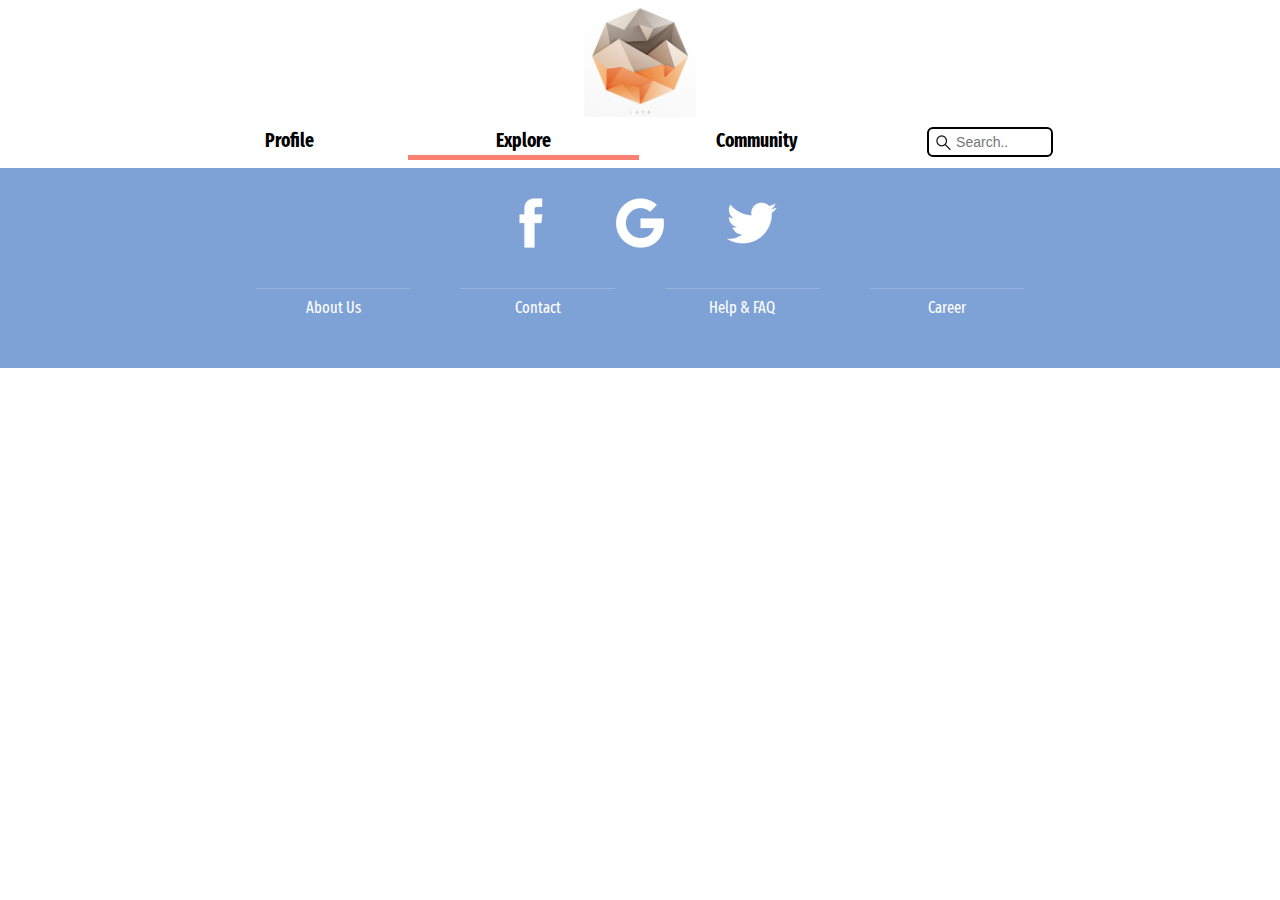
==== explore.html @ 1b23b208 "home change to explore" ====
<!doctype html>
<html>
<head>
<meta charset="UTF-8">
<meta name="viewport" content="width=device-width, initial-scale=1.0">
<title>Explore</title>
<link rel="stylesheet" href="css/style.css" type="text/css">
<link href="https://fonts.googleapis.com/css?family=Fira+Sans+Extra+Condensed" rel="stylesheet">
</head>

<body>
	<div id="content"><!-- all the content of the website included in this div -->
    	<header>
        	<div id="logo"><!-- logo leads users to the homepage for safe explore ps:logo should be designed to a square-->
                <a href="home.html"><img src="img/logo.jpg"></a>
            </div>
            <nav><!-- our global navigation includes the search bar inside -->
            	<ul>
                    <li><a href="#">Profile</a>
                        <ul class="submenu">
                            <li><a href="#">Following</a></li>
                            <li><a href="#">Followed</a></li>
                        </ul>
                    </li>
                    <li class="active"><a href="#">Explore</a>
                        <ul class="submenu">
                            <li><a href="#">Popular</a></li>
                            <li><a href="#">Newest</a></li>
                            <li><a href="#">Random</a></li>
                            <li><a href="#">Profiles</a></li>
                        </ul>
                    </li>
                    
                    <li><a href="#">Community</a></li>
                    <li><input type="text" name="search" placeholder="Search.." id="search"></li>
                </ul>
            </nav>
        </header>
        <div class="clear"></div><!-- class clear is used to clear the float,no height no conetent -->
        <div id="main"><!-- main part of the body,include banner,article or any other section inside -->
        	
        </div><!-- end main -->
        <footer>
        	<section id="sociallist">
            	<a href="#"><img src="img/facebook.png"></a>
                <a href="#"><img src="img/google.png"></a>
                <a href="#"><img src="img/twitter.png"></a> 
            </section>
            <nav id="footlist">
            	<a href="#"><span>About Us</span><span>Soffia,Yosra,Nada</span></a>
                <a href="#"><span>Contact</span><span>artanddesign@ad.com</span></a>
                <a href="#"><span>Help &amp; FAQ</span><span>art&amp;design.de</span></a>
                <a href="#"><span>Career</span><span>4912345678910</span></a>
            </nav>
        </footer>
	</div><!-- end content -->
</body>
</html>
---- css/style.css ----
@charset "UTF-8";
/* CSS Document */
body{
	font-family: 'Fira Sans Extra Condensed', sans-serif;
	color: #000;
	margin: 0;
	padding: 0;
	border: 0;
	background-size: cover;
	}
html,body{
	height: auto;
	}
a,
a:link,
a:visited
{
	color: #000;
	text-decoration: none;
	}
*:after,
*::before {
    -webkit-box-sizing: border-box;
    -moz-box-sizing: border-box;
    box-sizing: border-box;
}
ul{
	list-style: none;
	margin: 0;
	padding: 0;
	}
.clear{
	clear: both;
	margin: 0;
	padding: 0;
	border: 0;
	height: 0;
	}
#content{
	width: 100%;
	height: auto;
	min-height: 100%;
	}
nav{
	width: 100%;
	}
#logo{
	display: block;
	margin: 0.3em auto 0;
	text-align: center;
	height: 7em;
	width: 7em;
	overflow: hidden;
	}
#logo img
{
	display: block;
	text-align: center;
	height: 100%;
	width: 100%;
	}
nav > ul{
	width: 100%;
	height: auto;
	text-align: center;
	margin: 0.3em auto 0.5em;
	padding: 0;
	list-style: none;
	background: none;
	}
nav > ul > li
{
	display: inline-block;
	position: relative;
	width: 12em;
	height: 2em;
	font-size: 1.2em;
	font-weight: bold;
	background: none;
	line-height: 2em;
	margin: 0;
	padding: 0;
	border: 0;
	}

/*make a little strip on the bottom of the nav li
 it appears when the mouse hover
*/
nav > ul > li::after
{
	content: "";
	display: table;
	position: absolute;
	height: 0;
	margin-top: -5px;
	width: 100%;
	background: #fa8071;
	-webkit-transition:height 200ms ease-in;
    -moz-transition:height 200ms ease-in;
    -o-transition:height 200ms ease-in;
    transition:height 200ms ease-in;
	}
nav > ul > li.active::after{
	height: 5px;
	}
nav > ul > li:hover > ul > li
{
	height: 2em;
	}
nav > ul > li:hover::after
{
	height: 5px;
	}
/* the last child of the nav is the search bar,make the strip disappear */
nav > ul > li:last-child:hover::after{
	height: 0;
	}
#search{
	width: 9em;
	height: 30px;
	padding: 5px 10px 5px 27px;
	box-sizing: border-box;
    border: 2px solid #000;
	border-radius: 6px;
    font-size: 14px;
	background: url(../img/searchicon.png) center left no-repeat;
	-webkit-transition: width 0.3s ease-in-out;
    transition: width 0.3s ease-in-out;
	}

#search:focus
{
	width: 12em;
	}
.submenu{
	position: absolute;
	z-index: 999;
	width: 100%;
	}
.submenu li
{
	background: #fff;
	line-height: 2em;
	width: 100%;
	height: 0;
	overflow:hidden;
	font-weight: normal;
    -webkit-transition:all 200ms ease-in 100ms;
    -moz-transition:all 200ms ease-in 100ms;
    -o-transition:all 200ms ease-in 100ms;
    transition:all 200ms ease-in 100ms;q
	}
.submenu > li > a
{
	display: block;
	width: 100%;
	height: 100%;
	-webkit-transition:all 300ms ease-in;
    -moz-transition:all 300ms ease-in;
    -o-transition:all 300ms ease-in;
    transition:all 300ms ease-in;
	}
.submenu > li:hover > a
{
	color: #7ea2d6;
	}
#main{
	width: 100%;
	height: 100%;
	min-height: 100%;
	text-align: center;
	margin: 0 auto;
	}
footer{
	bottom: 0;
	width: 100%;
	height: auto;
	overflow: hidden;
	background: #7ea2d6;
	text-align: center;
	padding-bottom: 2em;
	}
#sociallist{
	width: 100%;
	height: 7em;
	text-align: center;
	margin: 0 auto;
	padding: 0;
	}
#sociallist a {
	position: relative;
	display: inline-block;
	margin: 1em;
	padding: 0.7em;
}

#footlist
{
	width: 100%;
	margin: 0.5em auto 0;
	}
#footlist a
{
	color: #fff;
	width: 12%;
	display: inline-block;
	margin: 0 1.5em;
	}
#footlist a::before
{
	content: ' ';
	display: table;
	width: 12%;
	position: absolute;
	height: 1px;
	background: #fff;
	opacity: 0.2;
	-webkit-transition: opacity 0.3s, height 0.3s;
	-moz-transition: opacity 0.3s, height 0.3s;
	-o-transition: opacity 0.3s, height 0.3s;
	transition: opacity 0.3s, height 0.3s;
	}
#footlist a::after
{
	content: ' ';
	display: table;
	position: absolute;
	height: 1px;
	width: 12%;
	background: #fff;
	opacity: 0;
	-webkit-transition: -webkit-transform 0.3s, opacity 0.3s;
	-moz-transition: -moz-transform 0.3s, opacity 0.3s;
	transition: transform 0.3s, opacity 0.3s;
	-webkit-transform: translateY(-10px);
	-moz-transform: translateY(-10px);
	transform: translateY(-10px);
	}
#footlist a span:first-child
{
	display: block;
	margin: 0.6em 0 0.2em;
	}
#footlist a span:last-child
{
	display: block;
	padding: 0 0 2px 0;
	color: rgba(0,0,0,0.4);
	font-style: italic;
	font-size: 0.75em;
	opacity: 0;
	-webkit-transition: -webkit-transform 0.3s, opacity 0.3s;
	-moz-transition: -moz-transform 0.3s, opacity 0.3s;
	transition: transform 0.3s, opacity 0.3s;
	-webkit-transform: translateY(-100%);
	-moz-transform: translateY(-100%);
	transform: translateY(-100%);
	}

#footlist a:hover::before
{
	height: 6px;
	}
#footlist a:hover::before,
#footlist a:hover::after{
	opacity: 1;
	-webkit-transform: translateY(0px);
	-moz-transform: translateY(0px);
	transform: translateY(0px);
	}
#footlist a:hover span:last-child{
	opacity: 1;
	-webkit-transform: translateY(0%);
	-moz-transform: translateY(0%);
	transform: translateY(0%);
	}
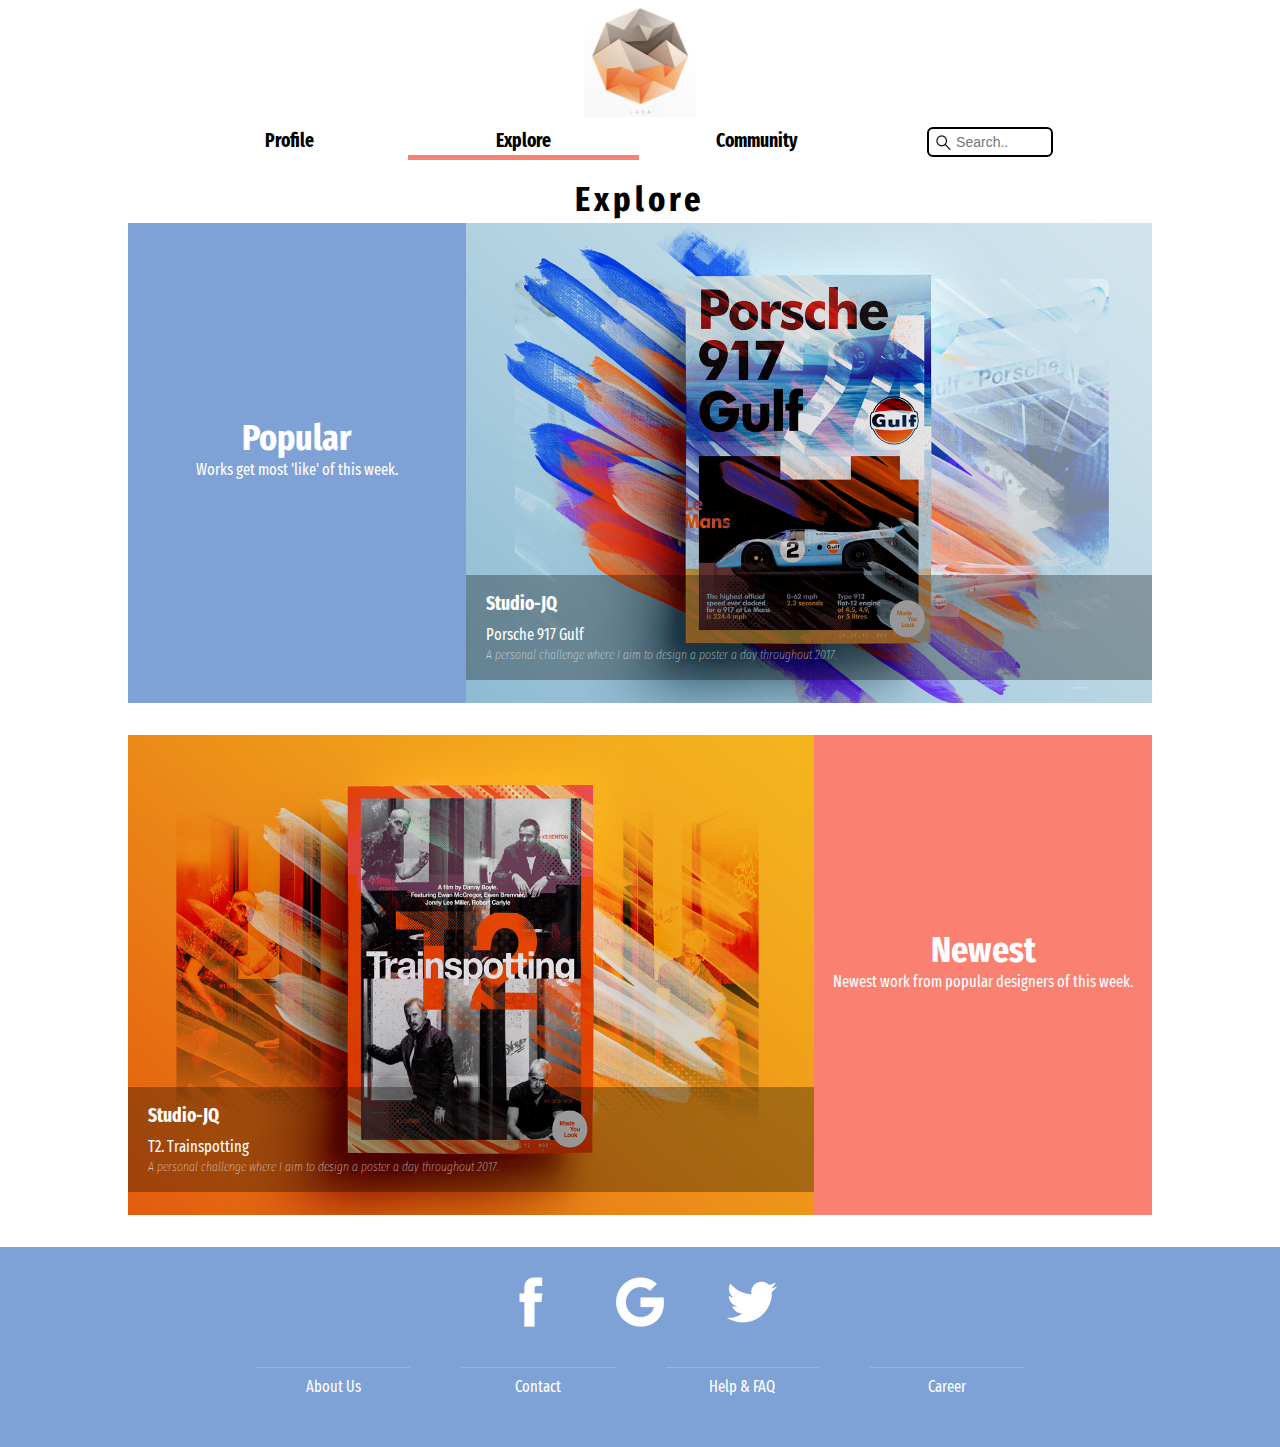
==== commit 44b14876: "explore modified" ====
--- a/explore.html
+++ b/explore.html
@@ -4,7 +4,8 @@
 <meta charset="UTF-8">
 <meta name="viewport" content="width=device-width, initial-scale=1.0">
 <title>Explore</title>
-<link rel="stylesheet" href="css/style.css" type="text/css">
+<link rel="stylesheet" href="css/style.css">
+<link rel="stylesheet" href="css/explore.css">
 <link href="https://fonts.googleapis.com/css?family=Fira+Sans+Extra+Condensed" rel="stylesheet">
 </head>
 
@@ -38,7 +39,39 @@
         </header>
         <div class="clear"></div><!-- class clear is used to clear the float,no height no conetent -->
         <div id="main"><!-- main part of the body,include banner,article or any other section inside -->
-        	
+        	<h1>Explore</h1>
+            <section class="sectionbox">
+            	<div class="section_dis_a">
+                	<h1>Popular</h1>
+                    <p>Works get most 'like' of this week.</p>
+                </div>
+                <div class="imgslider_a">
+                	<article>
+                    	<img src="img/popular_1.png" class="imgbox">
+                    	<div class="infobox">
+                            <h3 class="authorname">Studio-JQ</h3>
+                            <span class="workname">Porsche 917 Gulf</span>
+                            <p class="work_dis">A personal challenge where I aim to design a poster a day throughout 2017.</p>
+                        </div>
+                    </article>
+                </div>               
+            </section>
+            <section class="sectionbox">
+            	<div class="section_dis_b">
+                	<h1>Newest</h1>
+                    <p>Newest work from popular designers of this week.</p>
+                </div>
+                <div class="imgslider_b">
+                	<article>
+                    	<img src="img/popular_2.png" class="imgbox">
+                    	<div class="infobox">
+                            <h3 class="authorname">Studio-JQ</h3>
+                            <span class="workname">T2. Trainspotting</span>
+                            <p class="work_dis">A personal challenge where I aim to design a poster a day throughout 2017.</p>
+                        </div>
+                    </article>
+                </div>
+            </section>
         </div><!-- end main -->
         <footer>
         	<section id="sociallist">
--- a/css/style.css
+++ b/css/style.css
@@ -171,6 +171,14 @@
 	text-align: center;
 	margin: 0 auto;
 	}
+#main > h1
+{
+	font-size: 2.2em;
+	letter-spacing: 4px;
+	display: block;
+	margin: 0.5em auto 0.1em;
+	padding: 0;
+	}
 footer{
 	bottom: 0;
 	width: 100%;
--- a/css/explore.css
+++ b/css/explore.css
@@ -0,0 +1,96 @@
+@charset "UTF-8";
+/* CSS Document */
+.sectionbox{
+	width: 80%;
+	height: 30em;
+	margin: 0 auto 2em;
+	color: #fff;
+	position: relative;
+	overflow: hidden;
+	}
+.section_dis_a,
+.section_dis_b{
+	position: absolute;
+	width: 33%;
+	height: 100%;
+	display: inline-block;
+	background: #7ea2d6;
+	text-align: center;
+	}
+.section_dis_a{
+	left: 0;
+	}
+.section_dis_b{
+	right: 0;
+	background: #fa8071;
+	}
+.section_dis_a h1,
+.section_dis_b h1{
+	position: relative;
+	top: 35%;
+	font-size: 2.3em;
+	}
+.section_dis_a p,
+.section_dis_b p
+{
+	display: block;
+	position: relative;
+	top: 30%;
+	}
+.imgslider_a,
+.imgslider_b
+{
+	position: absolute;
+	right: 0;
+	display: inline-block;
+	width: 67%;
+	height: 100%;
+	overflow: hidden;
+	}
+.imgslider_b{
+	left: 0;
+	}
+.infobox{
+	float: left;
+	width: 100%;
+	height: 5em;
+	position: absolute;
+	top: 22em;
+	background: rgba(0,0,0,.3);
+	padding: 10px 20px 15px 20px;
+	}
+.authorname{
+	float: left;
+	margin: 0;
+	padding: 0;
+	line-height: 2em;
+	font-size: 1.2em;
+	} 
+.workname{
+	clear: both;
+	display: block;
+	float: left;
+	margin: 0;
+	line-height: 1.4em;
+	font-size: 1em;
+	font-weight: normal;
+	}
+.work_dis{
+	clear: both;
+	display: block;
+	margin: 0;
+	float: left;
+	line-height: 1.4em;
+	font-size: 0.8em;
+	font-style: italic;
+	font-weight: 100;
+	}
+.imgbox{
+	width: 100%;
+	height: 30em;
+	display: block;
+	position: absolute;
+	top: 0;
+	}
+
+
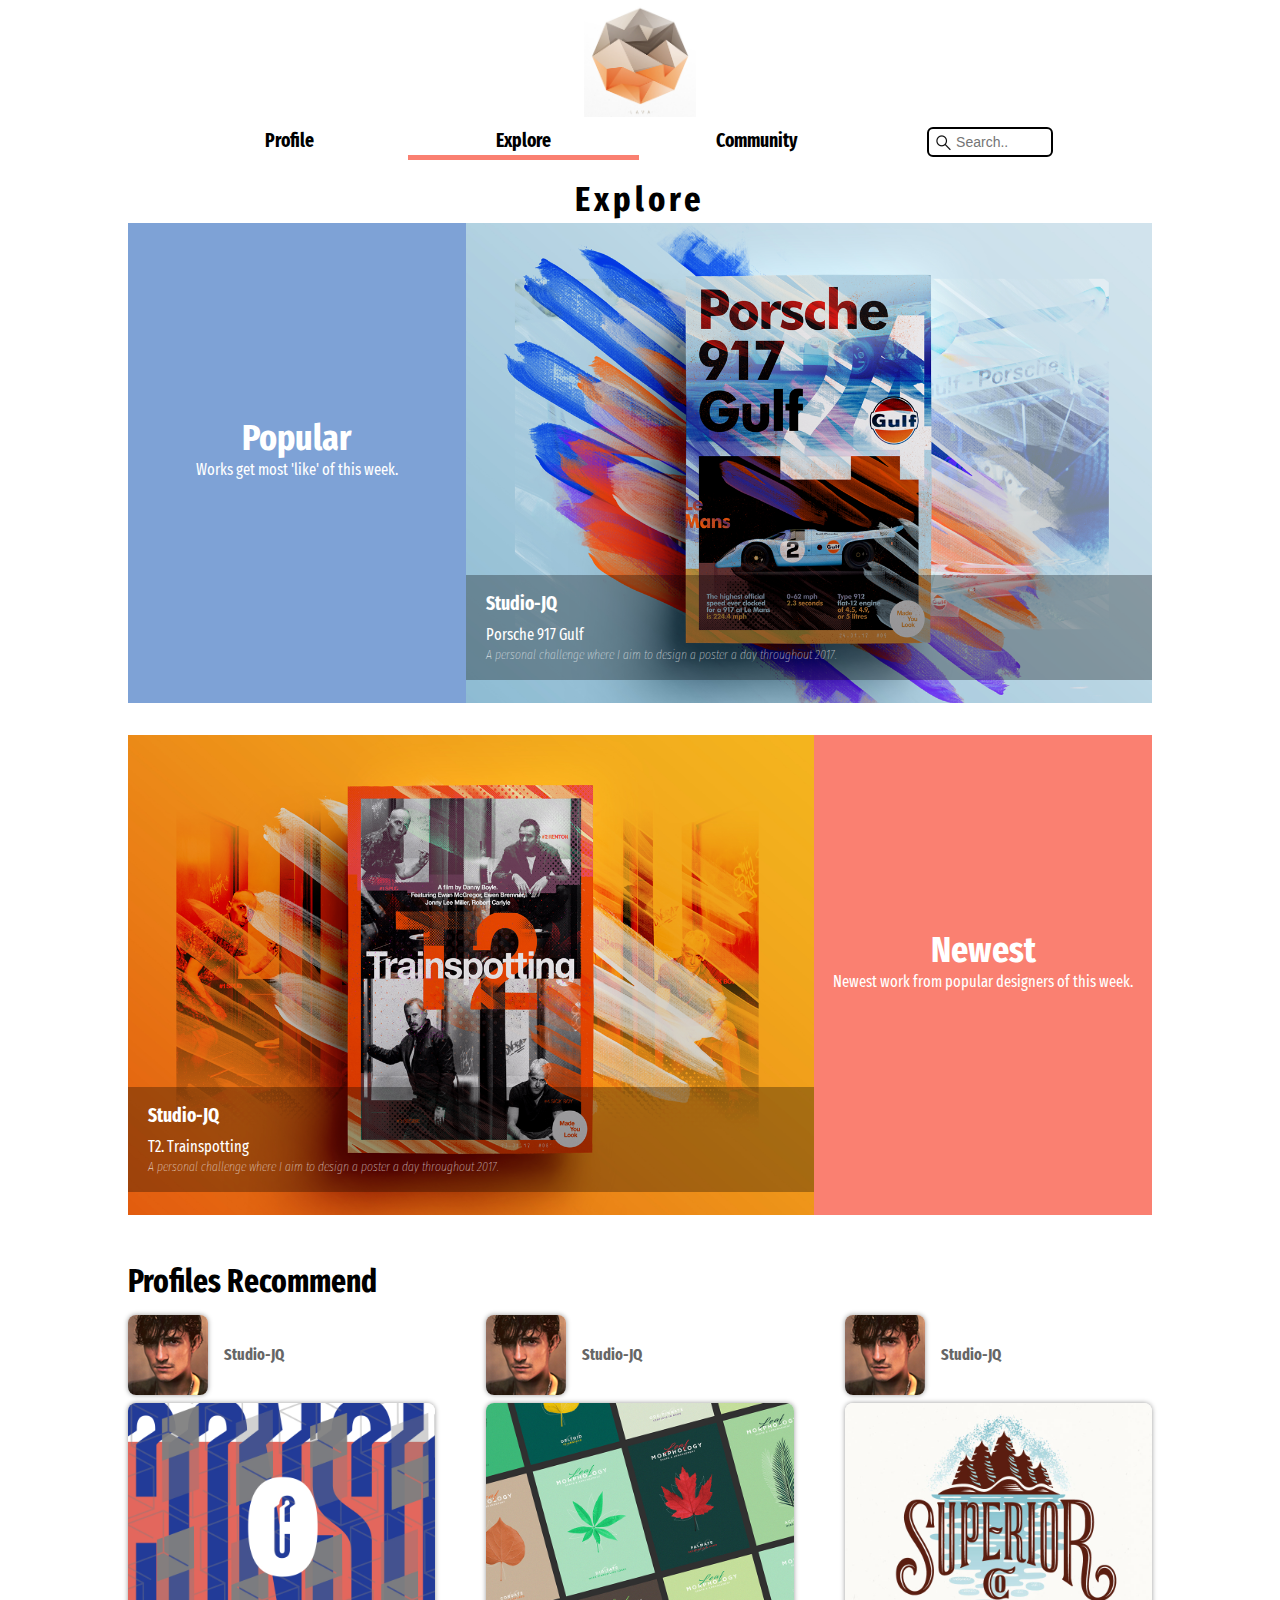
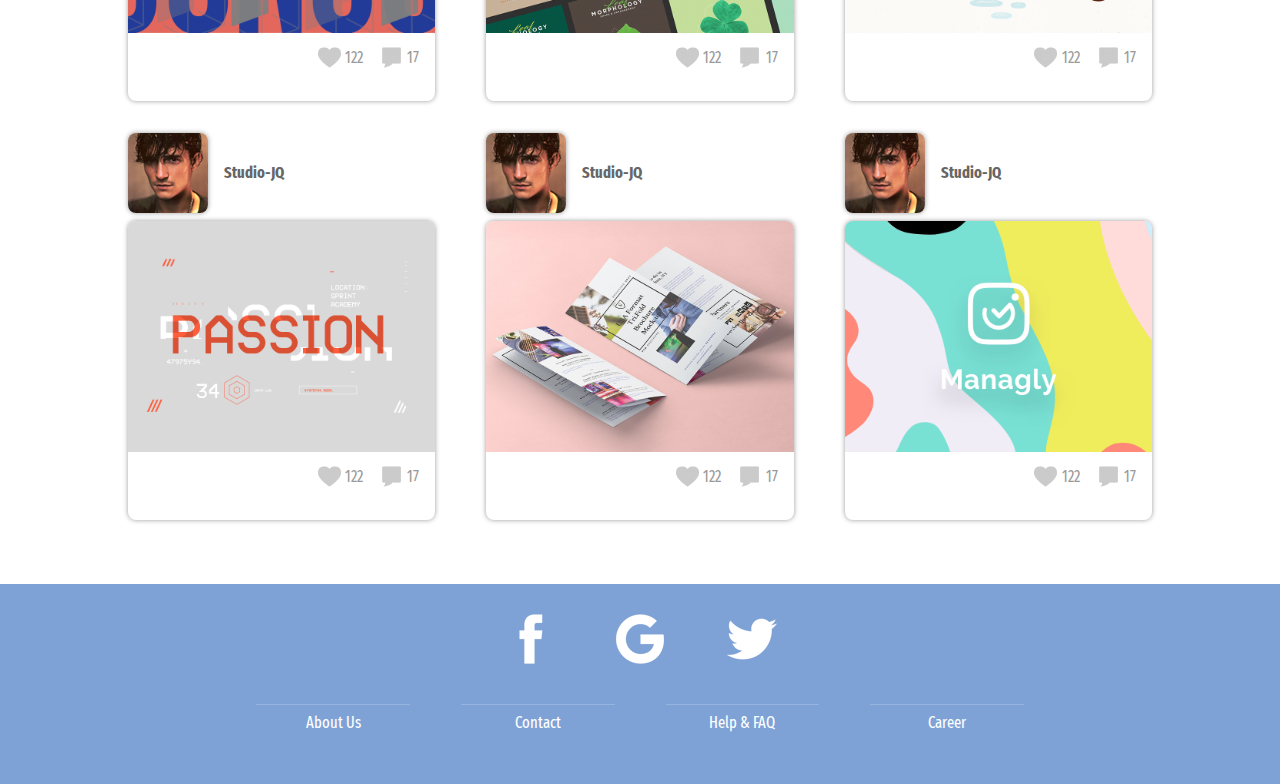
==== commit 6cf2ca06: "explore fast fertig" ====
--- a/explore.html
+++ b/explore.html
@@ -72,6 +72,94 @@
                     </article>
                 </div>
             </section>
+            <section id="prosection">
+            	<h1>Profiles Recommend</h1>
+                <div class="clear"></div>
+                <article class="pro_grid">
+                	<a href="#" class="singledesigner">
+                        <img src="img/portraet.png">
+                        <p>Studio-JQ</p>
+                        <div class="clear"></div>
+                        <div class="shortview">
+                            <img src="img/001.jpg">
+                            <div class="shortinfo">
+                            	<span>17</span><img src="img/comment_solid.png">
+                                <span>122</span><img src="img/like_solid.png">
+                            </div><!-- end shortinfo -->
+                            <div class="clear"></div>
+                        </div><!-- end shortview -->
+                    </a><!-- end singledesigner -->
+                    <a href="#" class="singledesigner">
+                        <img src="img/portraet.png">
+                        <p>Studio-JQ</p>
+                        <div class="clear"></div>
+                        <div class="shortview">
+                            <img src="img/002.jpg">
+                            <div class="shortinfo">
+                            	<span>17</span><img src="img/comment_solid.png">
+                                <span>122</span><img src="img/like_solid.png">
+                            </div><!-- end shortinfo -->
+                            <div class="clear"></div>
+                        </div><!-- end shortview -->
+                    </a><!-- end singledesigner -->
+                </article>
+                <article class="pro_grid">
+                	<a href="#" class="singledesigner">
+                        <img src="img/portraet.png">
+                        <p>Studio-JQ</p>
+                        <div class="clear"></div>
+                        <div class="shortview">
+                            <img src="img/011.jpg">
+                            <div class="shortinfo">
+                            	<span>17</span><img src="img/comment_solid.png">
+                                <span>122</span><img src="img/like_solid.png">
+                            </div><!-- end shortinfo -->
+                            <div class="clear"></div>
+                        </div><!-- end shortview -->
+                    </a><!-- end singledesigner -->
+                    <a href="#" class="singledesigner">
+                        <img src="img/portraet.png">
+                        <p>Studio-JQ</p>
+                        <div class="clear"></div>
+                        <div class="shortview">
+                            <img src="img/004.jpg">
+                            <div class="shortinfo">
+                            	<span>17</span><img src="img/comment_solid.png">
+                                <span>122</span><img src="img/like_solid.png">
+                            </div><!-- end shortinfo -->
+                            <div class="clear"></div>
+                        </div><!-- end shortview -->
+                    </a><!-- end singledesigner -->
+                </article>
+                <article class="pro_grid">
+                	<a href="#" class="singledesigner">
+                        <img src="img/portraet.png">
+                        <p>Studio-JQ</p>
+                        <div class="clear"></div>
+                        <div class="shortview">
+                            <img src="img/015.jpg">
+                            <div class="shortinfo">
+                            	<span>17</span><img src="img/comment_solid.png">
+                                <span>122</span><img src="img/like_solid.png">
+                            </div><!-- end shortinfo -->
+                            <div class="clear"></div>
+                        </div><!-- end shortview -->
+                    </a><!-- end singledesigner -->
+                    <a href="#" class="singledesigner">
+                        <img src="img/portraet.png">
+                        <p>Studio-JQ</p>
+                        <div class="clear"></div>
+                        <div class="shortview">
+                            <img src="img/006.jpg">
+                            <div class="shortinfo">
+                            	<span>17</span><img src="img/comment_solid.png">
+                                <span>122</span><img src="img/like_solid.png">
+                            </div><!-- end shortinfo -->
+                            <div class="clear"></div>
+                        </div><!-- end shortview -->
+                    </a><!-- end singledesigner -->
+                </article>
+            </section>
         </div><!-- end main -->
         <footer>
         	<section id="sociallist">
--- a/css/explore.css
+++ b/css/explore.css
@@ -92,5 +92,85 @@
 	position: absolute;
 	top: 0;
 	}
+	
+#prosection{
+	width: 80%;
+	text-align: center;
+	height: auto;
+	margin: 0 auto 2em;
+	color: #fff;
+	}
+#prosection h1{
+	margin: 15px 0;
+	padding: 0;
+	float: left;
+	color: #000;
+	}
+.pro_grid{
+	width: 30%;
+	position: relative;
+	height: auto;
+	margin: 0 3em 0 0;
+	padding: 0;
+	display: inline-block;
+	}
+.pro_grid:last-child{
+	margin: 0;
+	}
+.singledesigner{
+	width: 100%;
+	height: auto;
+	margin: 0 0 2em 0;
+	display: block;
+	}
+.singledesigner > img
+{
+	float: left;
+	-webkit-border-radius: 8px;
+	-moz-border-radius: 8px;
+	border-radius: 8px;
+	box-shadow: 0px 0px 5px #999;
+	}
+.singledesigner > p{
+	display: block;
+	float: left;
+	line-height: 80px;
+	margin: 0 0 0 1em;
+	padding: 0;
+	color: #666;
+	font-weight: bold;
+	}
+.shortview{
+	display: block;
+	margin: 0.5em 0 0 0;
+	-webkit-border-radius: 8px;
+	-moz-border-radius: 8px;
+	border-radius: 8px;
+	box-shadow: 0px 0px 5px #999;
+	}
+.shortview > img{
+	width: 100%;
+	-webkit-border-radius: 8px 8px 0 0;
+	-moz-border-radius: 8px 8px 0 0;
+	border-radius: 8px 8px 0 0;
+	}
+.shortinfo{
+	background: none;
+	color: #999;
+	height: 4em;
+	width: 100%;
+	}
+.shortinfo > img{
+	height: 25px;
+	width: 25px;
+	display: block;
+	float: right;
+	margin-top: 0.5em;
+	padding: 0;
+	}
+.shortinfo > span{
+	float: right;
+	line-height: 25px;
+	padding: 0.5em 1em 0 0.2em;
+	}
 
-
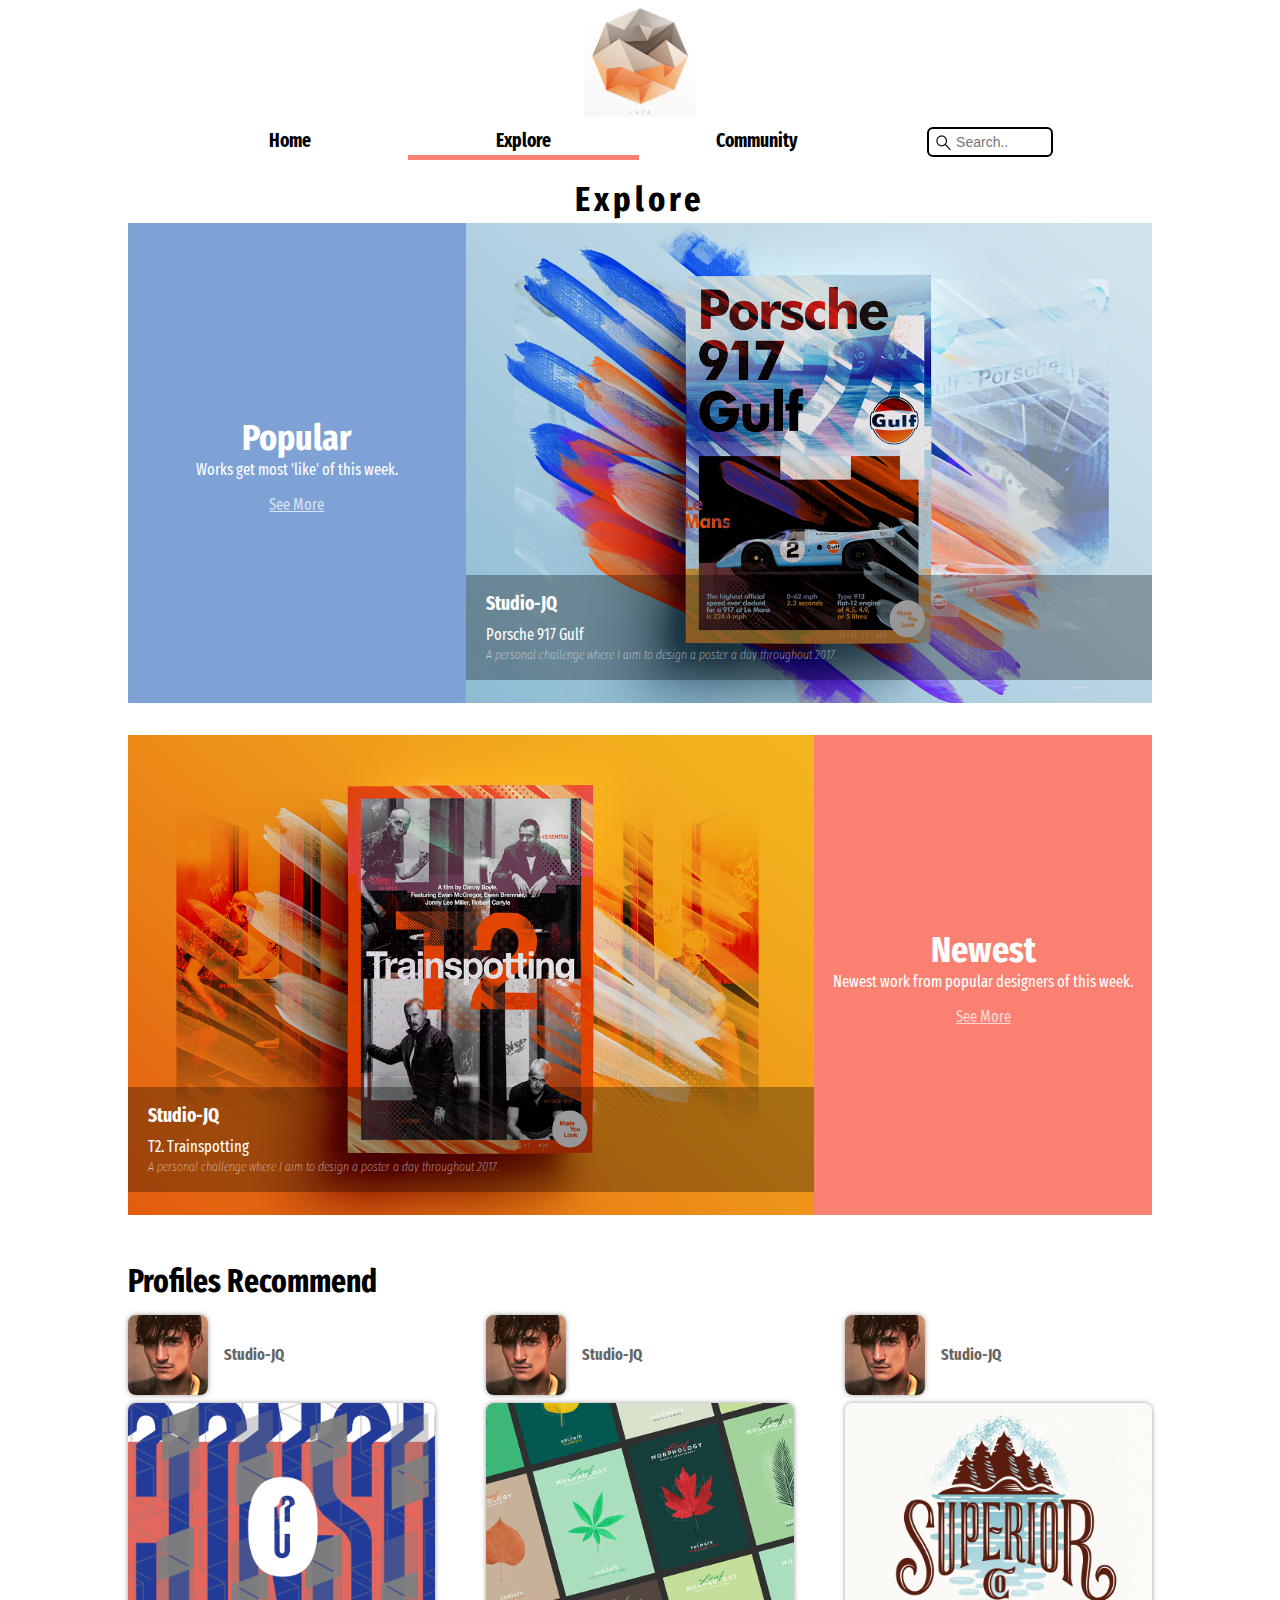
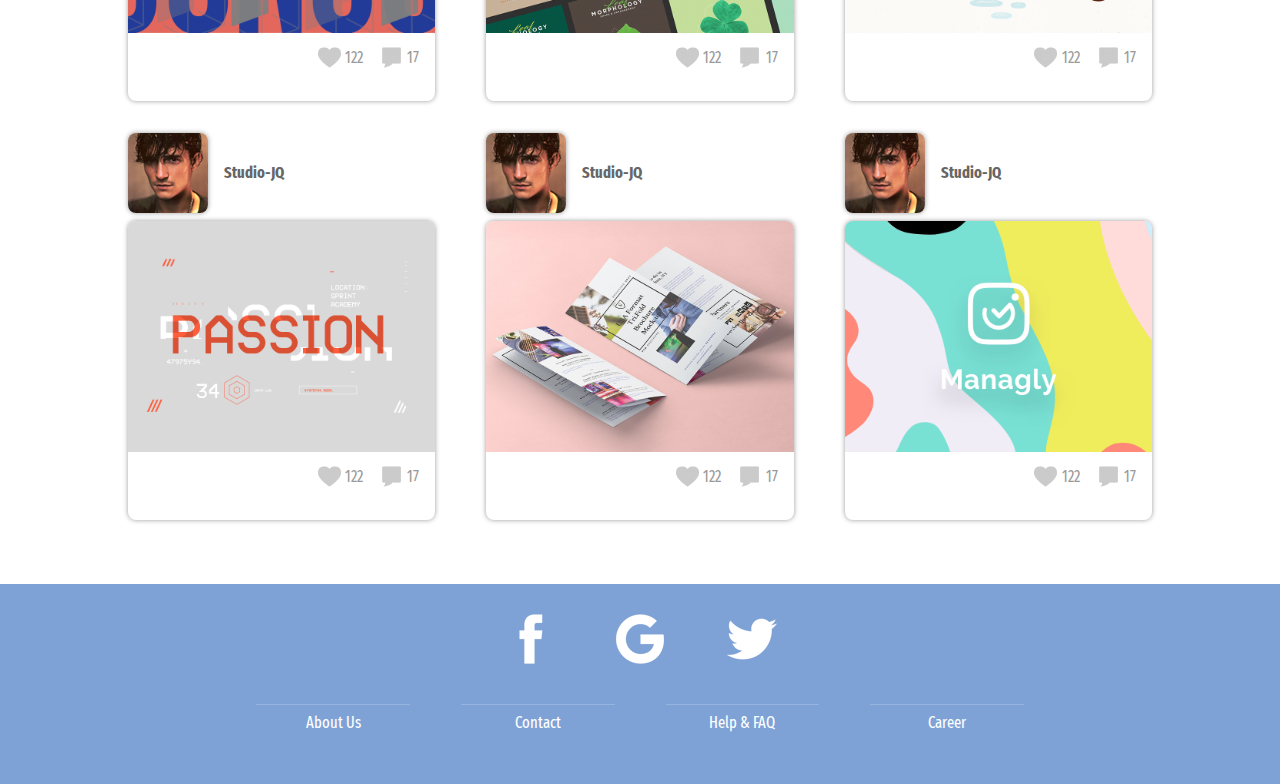
==== commit 99728d12: "menu changed" ====
--- a/explore.html
+++ b/explore.html
@@ -17,7 +17,7 @@
             </div>
             <nav><!-- our global navigation includes the search bar inside -->
             	<ul>
-                    <li><a href="#">Profile</a>
+                    <li><a href="#">Home</a>
                         <ul class="submenu">
                             <li><a href="#">Following</a></li>
                             <li><a href="#">Followed</a></li>
@@ -44,8 +44,9 @@
             	<div class="section_dis_a">
                 	<h1>Popular</h1>
                     <p>Works get most 'like' of this week.</p>
+                    <a href="#">See More</a>
                 </div>
-                <div class="imgslider_a">
+                <a href="#" class="imgslider_a">
                 	<article>
                     	<img src="img/popular_1.png" class="imgbox">
                     	<div class="infobox">
@@ -54,14 +55,15 @@
                             <p class="work_dis">A personal challenge where I aim to design a poster a day throughout 2017.</p>
                         </div>
                     </article>
-                </div>               
+                </a>               
             </section>
             <section class="sectionbox">
             	<div class="section_dis_b">
                 	<h1>Newest</h1>
                     <p>Newest work from popular designers of this week.</p>
+                    <a href="#">See More</a>
                 </div>
-                <div class="imgslider_b">
+                <a href="#" class="imgslider_b">
                 	<article>
                     	<img src="img/popular_2.png" class="imgbox">
                     	<div class="infobox">
@@ -70,7 +72,7 @@
                             <p class="work_dis">A personal challenge where I aim to design a poster a day throughout 2017.</p>
                         </div>
                     </article>
-                </div>
+                </a>
             </section>
             <section id="prosection">
             	<h1>Profiles Recommend</h1>
@@ -109,7 +111,7 @@
                         <p>Studio-JQ</p>
                         <div class="clear"></div>
                         <div class="shortview">
-                            <img src="img/011.jpg">
+                            <img src="img/003.jpg">
                             <div class="shortinfo">
                             	<span>17</span><img src="img/comment_solid.png">
                                 <span>122</span><img src="img/like_solid.png">
@@ -137,7 +139,7 @@
                         <p>Studio-JQ</p>
                         <div class="clear"></div>
                         <div class="shortview">
-                            <img src="img/015.jpg">
+                            <img src="img/005.jpg">
                             <div class="shortinfo">
                             	<span>17</span><img src="img/comment_solid.png">
                                 <span>122</span><img src="img/like_solid.png">
--- a/css/style.css
+++ b/css/style.css
@@ -86,12 +86,11 @@
 /*make a little strip on the bottom of the nav li
  it appears when the mouse hover
 */
-nav > ul > li::after
-{
-	content: "";
-	display: table;
-	position: absolute;
-	height: 0;
+nav > ul > li.active::after{
+	content: " ";
+	display: table;
+	position: absolute;
+	height: 5px;
 	margin-top: -5px;
 	width: 100%;
 	background: #fa8071;
@@ -100,9 +99,21 @@
     -o-transition:height 200ms ease-in;
     transition:height 200ms ease-in;
 	}
-nav > ul > li.active::after{
-	height: 5px;
-	}
+nav > ul > li::after
+{
+	content: " ";
+	display: table;
+	position: absolute;
+	height: 0;
+	margin-top: -5px;
+	width: 100%;
+	background: #fa8071;
+	-webkit-transition:height 200ms ease-in;
+    -moz-transition:height 200ms ease-in;
+    -o-transition:height 200ms ease-in;
+    transition:height 200ms ease-in;
+	}
+
 nav > ul > li:hover > ul > li
 {
 	height: 2em;
@@ -115,6 +126,7 @@
 nav > ul > li:last-child:hover::after{
 	height: 0;
 	}
+
 #search{
 	width: 9em;
 	height: 30px;
--- a/css/explore.css
+++ b/css/explore.css
@@ -7,6 +7,7 @@
 	color: #fff;
 	position: relative;
 	overflow: hidden;
+	display: block;
 	}
 .section_dis_a,
 .section_dis_b{
@@ -37,6 +38,13 @@
 	position: relative;
 	top: 30%;
 	}
+.section_dis_a a,
+.section_dis_b a{
+	position: relative;
+	top: 30%;
+	color: rgba(255,255,255,.7);
+	text-decoration: underline;
+	}
 .imgslider_a,
 .imgslider_b
 {
@@ -46,6 +54,7 @@
 	width: 67%;
 	height: 100%;
 	overflow: hidden;
+	
 	}
 .imgslider_b{
 	left: 0;
@@ -58,6 +67,7 @@
 	top: 22em;
 	background: rgba(0,0,0,.3);
 	padding: 10px 20px 15px 20px;
+	color: #fff;
 	}
 .authorname{
 	float: left;
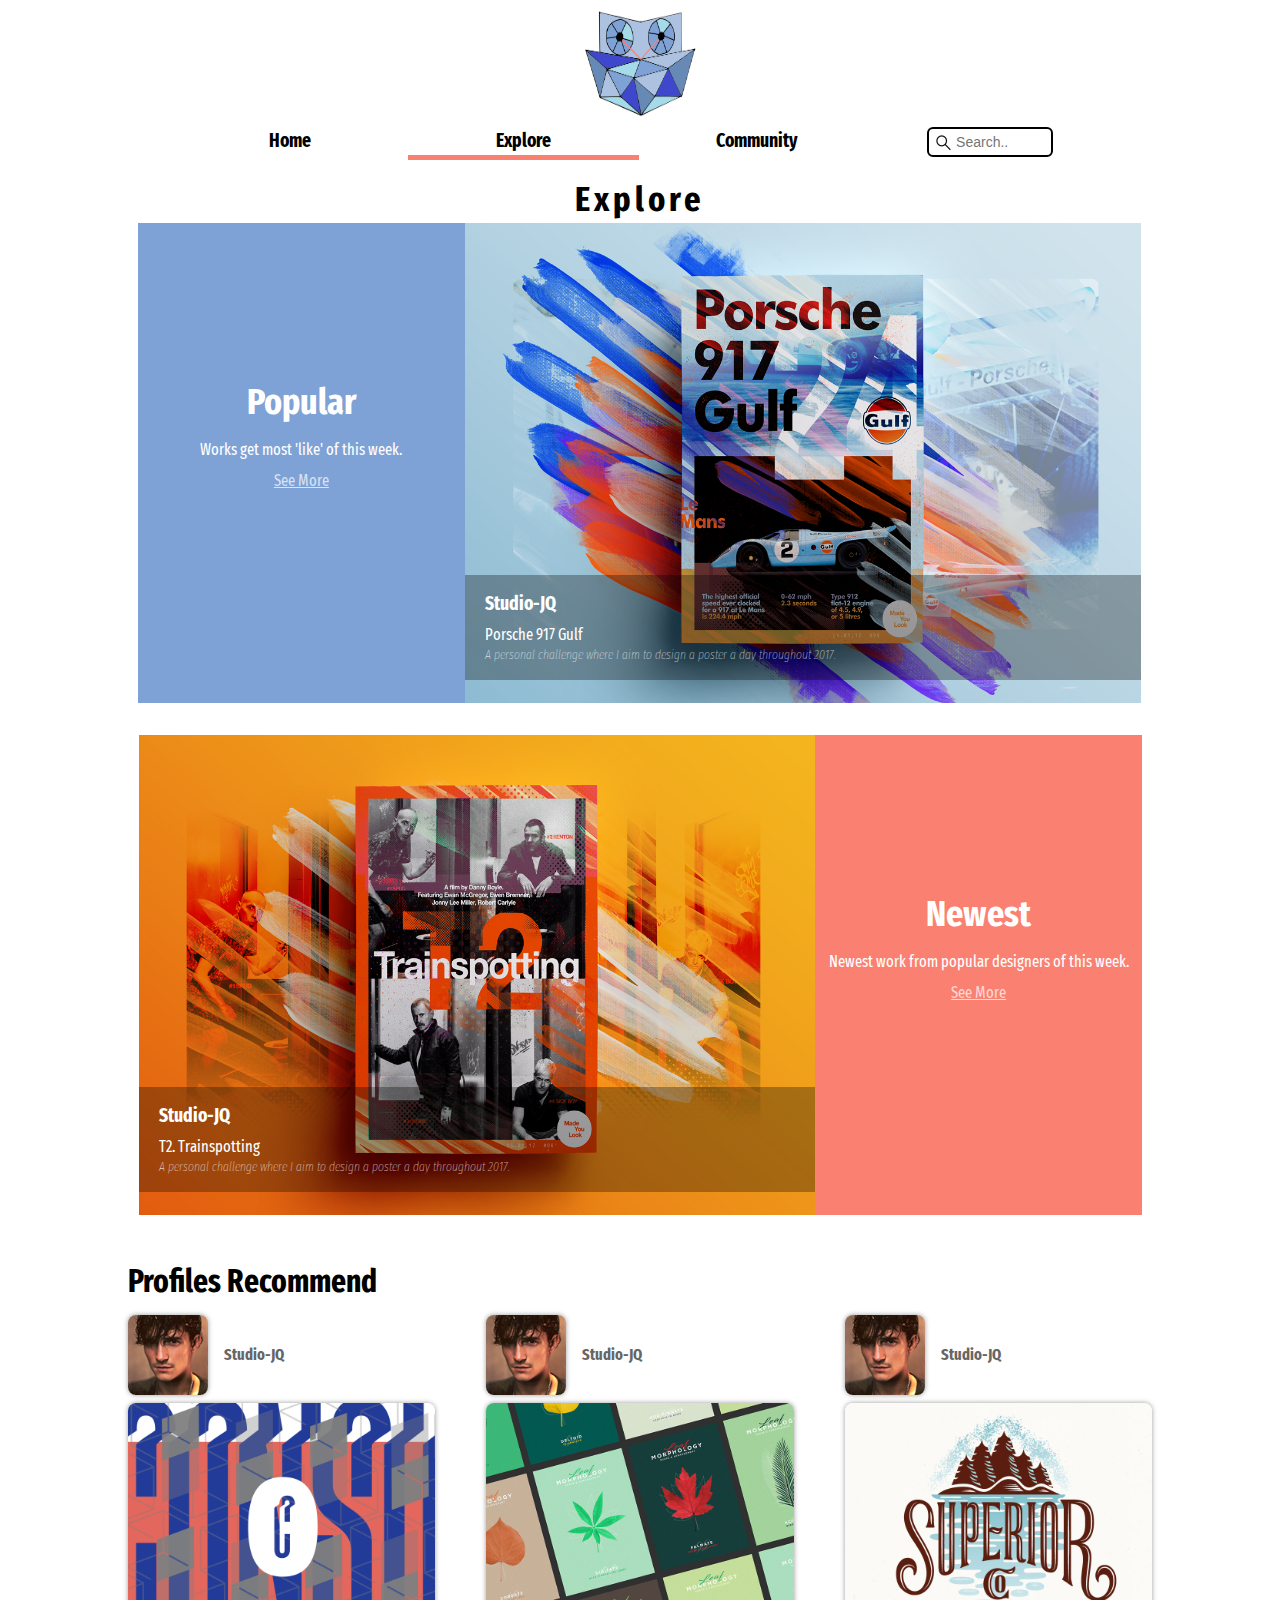
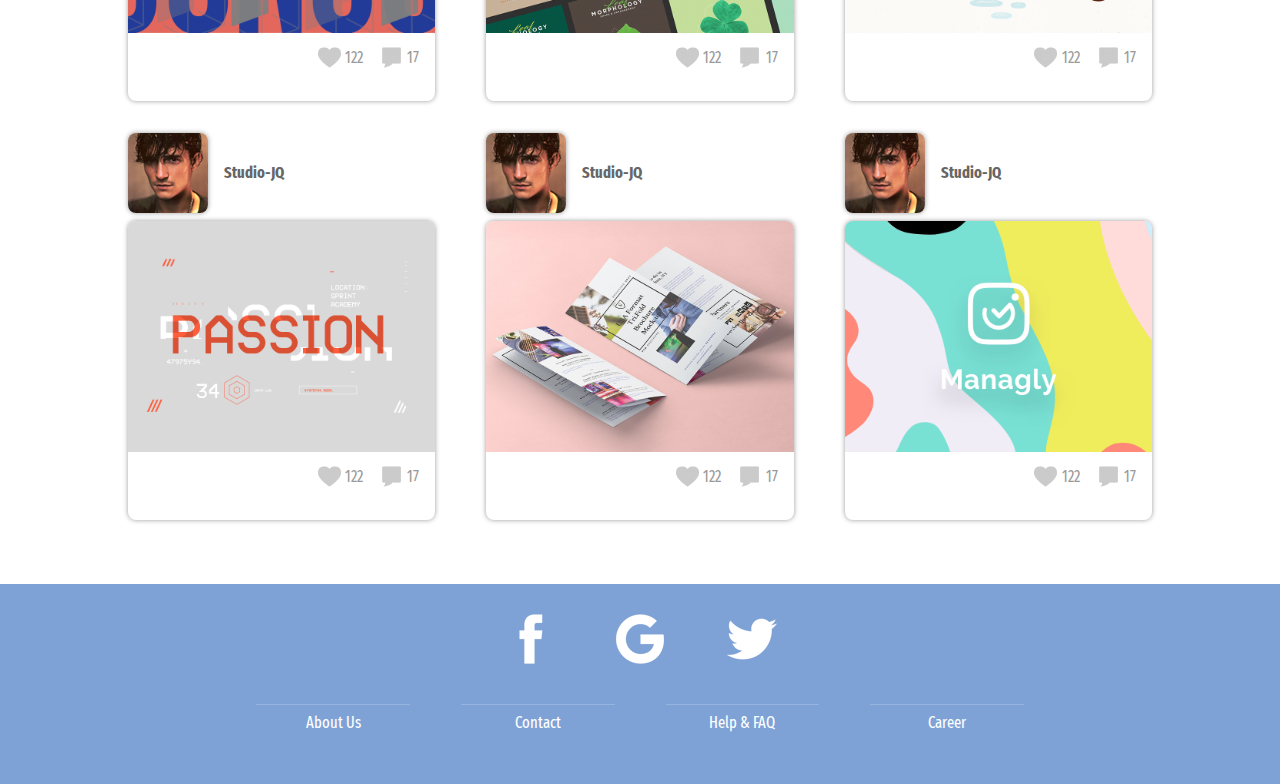
==== commit c8df90e0: "all night work!" ====
--- a/explore.html
+++ b/explore.html
@@ -13,26 +13,24 @@
 	<div id="content"><!-- all the content of the website included in this div -->
     	<header>
         	<div id="logo"><!-- logo leads users to the homepage for safe explore ps:logo should be designed to a square-->
-                <a href="home.html"><img src="img/logo.jpg"></a>
+                <a href="explore.html"><img src="img/logo.png"></a>
             </div>
             <nav><!-- our global navigation includes the search bar inside -->
             	<ul>
-                    <li><a href="#">Home</a>
+                    <li><a href="homw.html">Home</a>
                         <ul class="submenu">
-                            <li><a href="#">Following</a></li>
-                            <li><a href="#">Followed</a></li>
+                            <li><a href="following.html">Following</a></li>
+                            <li><a href="followed.html">Followed</a></li>
                         </ul>
                     </li>
-                    <li class="active"><a href="#">Explore</a>
+                    <li class="active"><a href="explore.html">Explore</a>
                         <ul class="submenu">
-                            <li><a href="#">Popular</a></li>
-                            <li><a href="#">Newest</a></li>
-                            <li><a href="#">Random</a></li>
-                            <li><a href="#">Profiles</a></li>
+                            <li><a href="popular.html">Popular</a></li>
+                            <li><a href="newest.html">Newest</a></li>
+                            <li><a href="profiles.html">Profiles</a></li>
                         </ul>
-                    </li>
-                    
-                    <li><a href="#">Community</a></li>
+                    </li>                 
+                    <li><a href="community.html">Community</a></li>
                     <li><input type="text" name="search" placeholder="Search.." id="search"></li>
                 </ul>
             </nav>
@@ -47,32 +45,29 @@
                     <a href="#">See More</a>
                 </div>
                 <a href="#" class="imgslider_a">
-                	<article>
                     	<img src="img/popular_1.png" class="imgbox">
                     	<div class="infobox">
                             <h3 class="authorname">Studio-JQ</h3>
                             <span class="workname">Porsche 917 Gulf</span>
                             <p class="work_dis">A personal challenge where I aim to design a poster a day throughout 2017.</p>
                         </div>
-                    </article>
                 </a>               
             </section>
             <section class="sectionbox">
-            	<div class="section_dis_b">
-                	<h1>Newest</h1>
-                    <p>Newest work from popular designers of this week.</p>
-                    <a href="#">See More</a>
-                </div>
-                <a href="#" class="imgslider_b">
-                	<article>
+            	<a href="#" class="imgslider_b">
                     	<img src="img/popular_2.png" class="imgbox">
                     	<div class="infobox">
                             <h3 class="authorname">Studio-JQ</h3>
                             <span class="workname">T2. Trainspotting</span>
                             <p class="work_dis">A personal challenge where I aim to design a poster a day throughout 2017.</p>
                         </div>
-                    </article>
                 </a>
+            	<div class="section_dis_b">
+                	<h1>Newest</h1>
+                    <p>Newest work from popular designers of this week.</p>
+                    <a href="#">See More</a>
+                </div>
+                
             </section>
             <section id="prosection">
             	<h1>Profiles Recommend</h1>
@@ -170,10 +165,10 @@
                 <a href="#"><img src="img/twitter.png"></a> 
             </section>
             <nav id="footlist">
-            	<a href="#"><span>About Us</span><span>Soffia,Yosra,Nada</span></a>
-                <a href="#"><span>Contact</span><span>artanddesign@ad.com</span></a>
-                <a href="#"><span>Help &amp; FAQ</span><span>art&amp;design.de</span></a>
-                <a href="#"><span>Career</span><span>4912345678910</span></a>
+            	<a href="error.html"><span>About Us</span><span>AA,BB,CC</span></a>
+                <a href="error.html"><span>Contact</span><span>artanddesign@ad.com</span></a>
+                <a href="error.html"><span>Help &amp; FAQ</span><span>art&amp;design.de</span></a>
+                <a href="error.html"><span>Career</span><span>4912345678910</span></a>
             </nav>
         </footer>
 	</div><!-- end content -->
--- a/css/style.css
+++ b/css/style.css
@@ -88,7 +88,7 @@
 */
 nav > ul > li.active::after{
 	content: " ";
-	display: table;
+	display: block;
 	position: absolute;
 	height: 5px;
 	margin-top: -5px;
@@ -102,7 +102,7 @@
 nav > ul > li::after
 {
 	content: " ";
-	display: table;
+	display: block;
 	position: absolute;
 	height: 0;
 	margin-top: -5px;
--- a/css/explore.css
+++ b/css/explore.css
@@ -11,53 +11,53 @@
 	}
 .section_dis_a,
 .section_dis_b{
-	position: absolute;
-	width: 33%;
+	position: relative;
+	width: 32%;
 	height: 100%;
 	display: inline-block;
 	background: #7ea2d6;
 	text-align: center;
+	vertical-align: top;
+	margin: 0 -0.1em;
 	}
 .section_dis_a{
-	left: 0;
+	
 	}
 .section_dis_b{
-	right: 0;
+	
 	background: #fa8071;
 	}
 .section_dis_a h1,
 .section_dis_b h1{
-	position: relative;
-	top: 35%;
+	margin: 48% 0 0 0;
 	font-size: 2.3em;
 	}
 .section_dis_a p,
 .section_dis_b p
 {
 	display: block;
-	position: relative;
-	top: 30%;
+	margin: 1em 0 0 0;
 	}
 .section_dis_a a,
 .section_dis_b a{
-	position: relative;
-	top: 30%;
+	display: block;
+	margin: 0.7em 0 0 0;
 	color: rgba(255,255,255,.7);
 	text-decoration: underline;
 	}
 .imgslider_a,
 .imgslider_b
 {
-	position: absolute;
-	right: 0;
+	position: relative;
 	display: inline-block;
-	width: 67%;
+	width: 66%;
 	height: 100%;
 	overflow: hidden;
-	
+	vertical-align: top;
+	margin: 0 0 0 -0.1em;
 	}
 .imgslider_b{
-	left: 0;
+	margin: 0 -0.1em 0 0;
 	}
 .infobox{
 	float: left;
